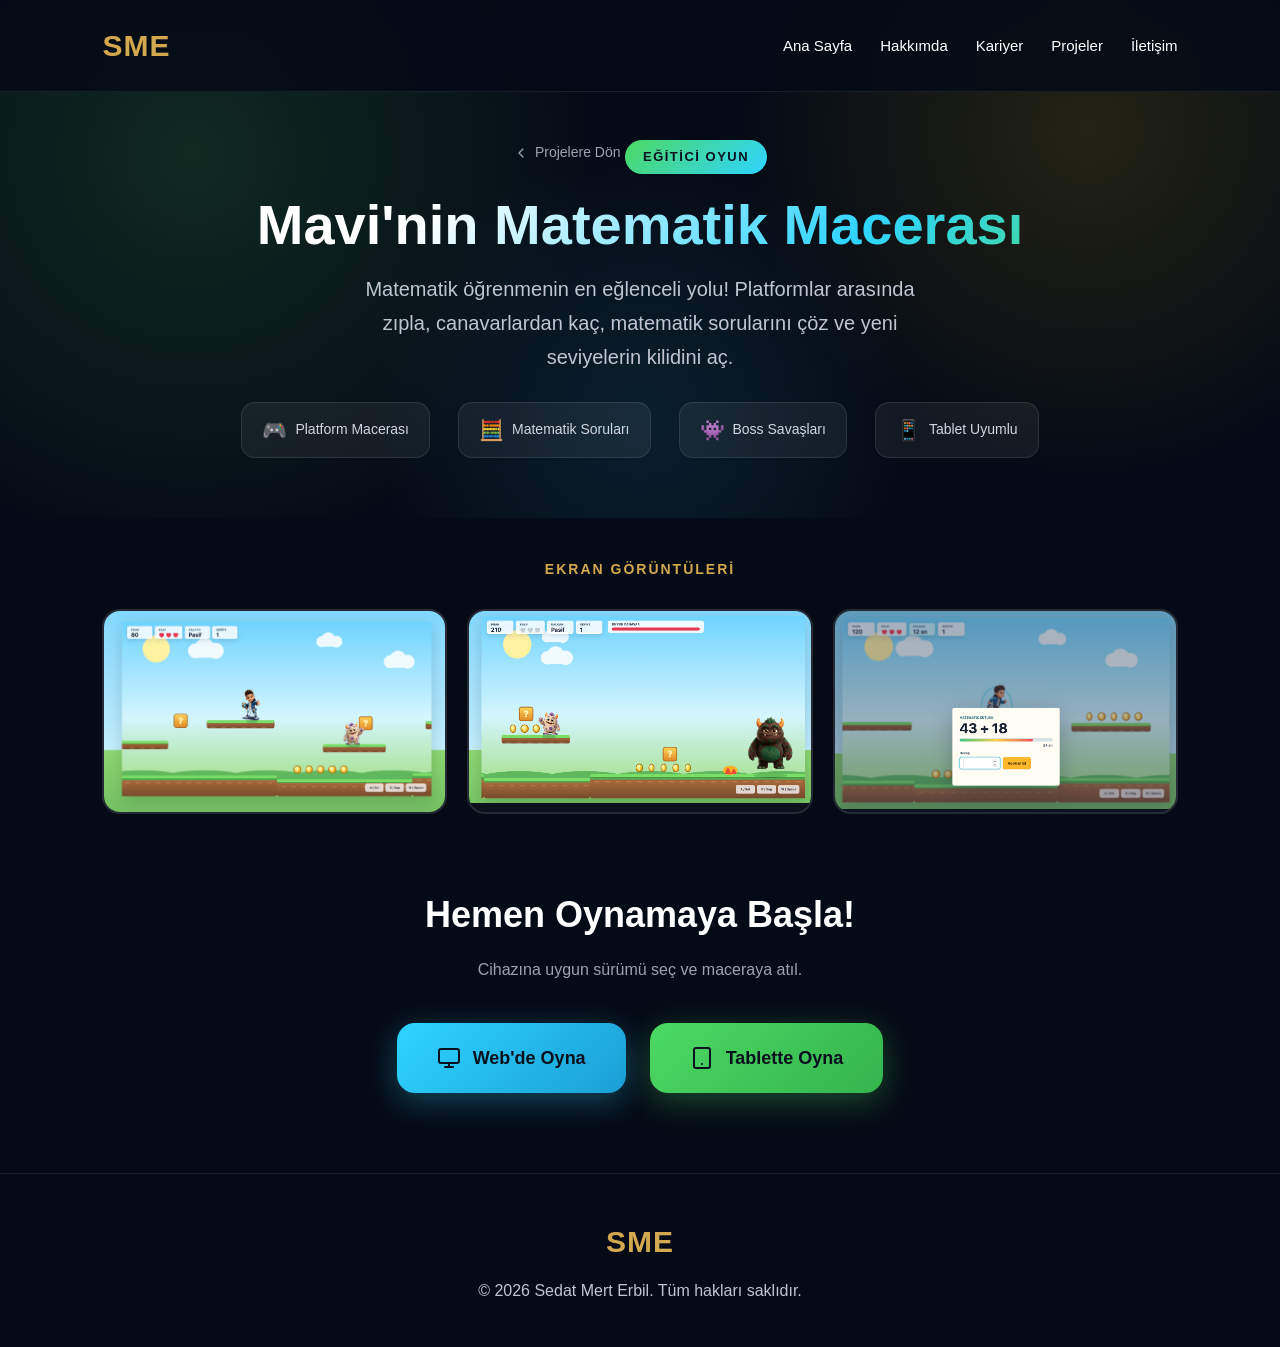
==== games.html @ 599b581f "Oyunlar sayfası oluşturuldu ve ana sayfadan bağlantı eklendi Co-Authored-By: Claude Sonnet 4.6 <nore" ====
<!DOCTYPE html>
<html lang="tr">
<head>
  <meta charset="UTF-8" />
  <meta name="viewport" content="width=device-width, initial-scale=1.0" />
  <title>Mavi'nin Matematik Macerası | Sedat Mert Erbil</title>
  <link rel="stylesheet" href="css/style.css" />
  <style>
    .game-hero {
      text-align: center;
      padding: 140px 8% 60px;
      background:
        radial-gradient(circle at 15% 30%, rgba(76, 217, 100, .15), transparent 35%),
        radial-gradient(circle at 85% 25%, rgba(255, 204, 0, .12), transparent 30%),
        radial-gradient(circle at 50% 80%, rgba(47, 212, 255, .10), transparent 35%),
        #050b16;
    }

    .game-badge {
      display: inline-block;
      background: linear-gradient(135deg, #4cd964, #2fd4ff);
      color: #09111f;
      font-weight: 800;
      font-size: 13px;
      padding: 6px 18px;
      border-radius: 20px;
      letter-spacing: 1.5px;
      text-transform: uppercase;
      margin-bottom: 20px;
    }

    .game-hero h1 {
      font-size: 56px;
      line-height: 1.1;
      margin-bottom: 16px;
      background: linear-gradient(135deg, #ffffff 30%, #2fd4ff 70%, #4cd964);
      -webkit-background-clip: text;
      -webkit-text-fill-color: transparent;
      background-clip: text;
    }

    .game-hero .game-subtitle {
      font-size: 20px;
      color: #bfc6d1;
      max-width: 600px;
      margin: 0 auto 20px;
    }

    .game-features {
      display: flex;
      justify-content: center;
      gap: 28px;
      margin-top: 28px;
      flex-wrap: wrap;
    }

    .game-feature {
      display: flex;
      align-items: center;
      gap: 8px;
      background: rgba(255,255,255,.06);
      border: 1px solid rgba(255,255,255,.1);
      padding: 10px 20px;
      border-radius: 14px;
      font-size: 14px;
      color: #d0d6df;
    }

    .game-feature .feat-icon {
      font-size: 20px;
    }

    .game-screenshots {
      padding: 40px 8% 20px;
    }

    .game-screenshots h3 {
      text-align: center;
      color: #d4a84f;
      text-transform: uppercase;
      letter-spacing: 2px;
      margin-bottom: 28px;
      font-size: 14px;
    }

    .screenshots-container {
      display: grid;
      grid-template-columns: repeat(3, 1fr);
      gap: 20px;
      max-width: 1100px;
      margin: 0 auto;
    }

    .screenshot-wrapper {
      border-radius: 18px;
      overflow: hidden;
      border: 2px solid rgba(255,255,255,.1);
      transition: .3s;
      background: rgba(255,255,255,.03);
    }

    .screenshot-wrapper:hover {
      border-color: #2fd4ff;
      transform: translateY(-4px);
      box-shadow: 0 12px 40px rgba(47, 212, 255, .15);
    }

    .screenshot-wrapper img {
      width: 100%;
      display: block;
    }


    .game-play-section {
      padding: 50px 8% 80px;
      text-align: center;
    }

    .play-section-title {
      font-size: 36px;
      margin-bottom: 10px;
      color: #ffffff;
    }

    .play-section-desc {
      color: #9aa3b0;
      font-size: 16px;
      margin-bottom: 40px;
    }

    .play-buttons {
      display: flex;
      justify-content: center;
      gap: 24px;
      flex-wrap: wrap;
    }

    .play-btn {
      display: inline-flex;
      align-items: center;
      gap: 12px;
      padding: 20px 40px;
      border-radius: 18px;
      font-size: 18px;
      font-weight: 700;
      text-decoration: none;
      transition: .3s;
      min-width: 220px;
      justify-content: center;
    }

    .play-btn:hover {
      transform: translateY(-4px);
    }

    .play-btn-web {
      background: linear-gradient(135deg, #2fd4ff, #1a9fd4);
      color: #09111f;
      box-shadow: 0 8px 30px rgba(47, 212, 255, .3);
    }

    .play-btn-web:hover {
      box-shadow: 0 12px 40px rgba(47, 212, 255, .45);
    }

    .play-btn-tablet {
      background: linear-gradient(135deg, #4cd964, #34b44d);
      color: #09111f;
      box-shadow: 0 8px 30px rgba(76, 217, 100, .3);
    }

    .play-btn-tablet:hover {
      box-shadow: 0 12px 40px rgba(76, 217, 100, .45);
    }

    .play-btn svg {
      flex-shrink: 0;
    }

    .back-link {
      display: inline-flex;
      align-items: center;
      gap: 6px;
      color: #9aa3b0;
      text-decoration: none;
      font-size: 14px;
      margin-bottom: 24px;
      transition: .3s;
    }

    .back-link:hover {
      color: #2fd4ff;
    }

    @media (max-width: 700px) {
      .game-hero {
        padding: 100px 7% 40px;
      }

      .game-hero h1 {
        font-size: 36px;
      }

      .game-hero .game-subtitle {
        font-size: 17px;
      }

      .screenshots-container {
        grid-template-columns: 1fr;
      }

      .play-btn {
        width: 100%;
        min-width: unset;
      }

      .play-section-title {
        font-size: 28px;
      }

      .game-features {
        gap: 12px;
      }
    }
  </style>
</head>

<body>

<header class="navbar">
  <div class="logo">SME</div>
  <nav>
    <a href="index.html#home">Ana Sayfa</a>
    <a href="index.html#about">Hakkımda</a>
    <a href="index.html#career">Kariyer</a>
    <a href="index.html#projects">Projeler</a>
    <a href="index.html#contact">İletişim</a>
  </nav>
</header>

<section class="game-hero">
  <a href="index.html#projects" class="back-link">
    <svg xmlns="http://www.w3.org/2000/svg" width="16" height="16" viewBox="0 0 24 24" fill="none" stroke="currentColor" stroke-width="2" stroke-linecap="round" stroke-linejoin="round"><polyline points="15 18 9 12 15 6"/></svg>
    Projelere Dön
  </a>
  <div class="game-badge">Eğitici Oyun</div>
  <h1>Mavi'nin Matematik Macerası</h1>
  <p class="game-subtitle">
    Matematik öğrenmenin en eğlenceli yolu! Platformlar arasında zıpla, canavarlardan kaç,
    matematik sorularını çöz ve yeni seviyelerin kilidini aç.
  </p>
  <div class="game-features">
    <div class="game-feature">
      <span class="feat-icon">🎮</span>
      Platform Macerası
    </div>
    <div class="game-feature">
      <span class="feat-icon">🧮</span>
      Matematik Soruları
    </div>
    <div class="game-feature">
      <span class="feat-icon">👾</span>
      Boss Savaşları
    </div>
    <div class="game-feature">
      <span class="feat-icon">📱</span>
      Tablet Uyumlu
    </div>
  </div>
</section>

<section class="game-screenshots">
  <h3>Ekran Görüntüleri</h3>
  <div class="screenshots-container">
    <div class="screenshot-wrapper">
      <img src="games/oyun_gorsel_1.png" alt="Mavi'nin Matematik Macerası - Oyun ekranı" loading="lazy">
    </div>
    <div class="screenshot-wrapper">
      <img src="games/oyun_gorsel_2.png" alt="Mavi'nin Matematik Macerası - Boss savaşı" loading="lazy">
    </div>
    <div class="screenshot-wrapper">
      <img src="games/oyun_gorsel_3.png" alt="Mavi'nin Matematik Macerası - Matematik sorusu" loading="lazy">
    </div>
  </div>
</section>

<section class="game-play-section">
  <h2 class="play-section-title">Hemen Oynamaya Başla!</h2>
  <p class="play-section-desc">Cihazına uygun sürümü seç ve maceraya atıl.</p>
  <div class="play-buttons">
    <a href="games/Mavi_nin_Matematik_Macerasi/" class="play-btn play-btn-web">
      <svg xmlns="http://www.w3.org/2000/svg" width="24" height="24" viewBox="0 0 24 24" fill="none" stroke="currentColor" stroke-width="2" stroke-linecap="round" stroke-linejoin="round"><rect x="2" y="3" width="20" height="14" rx="2"/><line x1="8" x2="16" y1="21" y2="21"/><line x1="12" x2="12" y1="17" y2="21"/></svg>
      Web'de Oyna
    </a>
    <a href="games/Mavi_nin_Matematik_Macerasi_Tablet/" class="play-btn play-btn-tablet">
      <svg xmlns="http://www.w3.org/2000/svg" width="24" height="24" viewBox="0 0 24 24" fill="none" stroke="currentColor" stroke-width="2" stroke-linecap="round" stroke-linejoin="round"><rect x="4" y="2" width="16" height="20" rx="2"/><line x1="12" x2="12.01" y1="18" y2="18"/></svg>
      Tablette Oyna
    </a>
  </div>
</section>

<footer>
  <div class="logo">SME</div>
  <p>&copy; 2026 Sedat Mert Erbil. Tüm hakları saklıdır.</p>
</footer>

</body>
</html>
---- css/style.css ----
*{
    margin:0;
    padding:0;
    box-sizing:border-box;
}

html{
    scroll-behavior:smooth;
}

body{
    font-family:-apple-system,BlinkMacSystemFont,"Segoe UI",sans-serif;
    background:#050b16;
    color:#ffffff;
    line-height:1.7;
}

.navbar{
    position:fixed;
    top:0;
    width:100%;
    z-index:1000;
    display:flex;
    justify-content:space-between;
    align-items:center;
    padding:20px 8%;
    background:rgba(5,11,22,.88);
    backdrop-filter:blur(14px);
    border-bottom:1px solid rgba(255,255,255,.08);
}

.logo{
    color:#d4a84f;
    font-size:30px;
    font-weight:800;
    letter-spacing:1px;
}

.navbar nav{
    display:flex;
    gap:28px;
}

.navbar a{
    color:#ffffff;
    text-decoration:none;
    font-size:15px;
}

.navbar a:hover{
    color:#2fd4ff;
}

.hero{
    min-height:100vh;
    display:grid;
    grid-template-columns:1.1fr .9fr;
    align-items:center;
    gap:70px;
    padding:130px 8% 80px;
    background:
        radial-gradient(circle at 20% 20%, rgba(47,212,255,.14), transparent 32%),
        radial-gradient(circle at 80% 20%, rgba(212,168,79,.12), transparent 28%),
        #050b16;
}

.tagline{
    color:#d4a84f;
    letter-spacing:2px;
    text-transform:uppercase;
    font-size:14px;
}

.hero h1{
    font-size:72px;
    line-height:1.05;
    margin:18px 0 10px;
}

.hero h2{
    font-size:32px;
    color:#2fd4ff;
    margin-bottom:25px;
}

.hero p{
    max-width:680px;
    font-size:19px;
    color:#d6d9df;
}

.buttons{
    margin-top:35px;
    display:flex;
    gap:18px;
    flex-wrap:wrap;
}

.btn{
    padding:14px 26px;
    border-radius:14px;
    text-decoration:none;
    transition:.3s;
}

.primary{
    background:#d4a84f;
    color:#09111f;
    font-weight:700;
}

.secondary{
    border:1px solid #2fd4ff;
    color:#2fd4ff;
}

.btn:hover{
    transform:translateY(-3px);
}

.stats{
    margin-top:42px;
    display:grid;
    grid-template-columns:repeat(4,1fr);
    gap:16px;
}

.stats div{
    background:rgba(255,255,255,.045);
    border:1px solid rgba(255,255,255,.08);
    border-radius:18px;
    padding:18px;
}

.stats strong{
    display:block;
    color:#d4a84f;
    font-size:24px;
}

.stats span{
    display:block;
    color:#bfc6d1;
    font-size:13px;
}

.hero-image{
    display:flex;
    justify-content:center;
}

.profile-photo{
    width:100%;
    max-width:440px;
    border-radius:28px;
    box-shadow:0 30px 80px rgba(0,0,0,.55);
    border:1px solid rgba(255,255,255,.12);
}

.section{
    padding:100px 8%;
}

.section h3{
    color:#d4a84f;
    text-transform:uppercase;
    letter-spacing:2px;
    margin-bottom:10px;
}

.section h2{
    font-size:46px;
    margin-bottom:28px;
}

.about p,
.section-intro{
    max-width:950px;
    margin-bottom:18px;
    color:#d0d6df;
    font-size:18px;
}

.cards{
    display:grid;
    grid-template-columns:repeat(auto-fit,minmax(280px,1fr));
    gap:28px;
    margin-top:38px;
}

.card{
    background:rgba(255,255,255,.035);
    border:1px solid rgba(255,255,255,.08);
    padding:28px;
    border-radius:22px;
    transition:.3s;
}

.card:hover{
    transform:translateY(-7px);
    border-color:#2fd4ff;
    background:rgba(255,255,255,.055);
}

.card h4{
    font-size:23px;
    margin:12px 0;
}

.card p{
    color:#cbd2dc;
}

.card span{
    color:#2fd4ff;
}

.career-grid{
    display:grid;
    grid-template-columns:repeat(2,1fr);
    gap:34px;
    margin-top:40px;
}

.career-column{
    background:rgba(255,255,255,.025);
    border:1px solid rgba(255,255,255,.08);
    border-radius:26px;
    padding:30px;
}

.career-column > h4{
    color:#d4a84f;
    font-size:28px;
    margin-bottom:20px;
}

.career-list{
    list-style:none;
    margin-top:10px;
    display:flex;
    flex-direction:column;
    gap:10px;
}

.career-list li{
    color:#cbd2dc;
    font-size:15px;
    padding-left:14px;
    border-left:2px solid rgba(47,212,255,.35);
}

.career-list em{
    color:#ffffff;
    font-style:normal;
    font-weight:600;
    display:block;
    margin-bottom:2px;
}

.soon{
    display:inline-block;
    margin-top:16px;
    background:#12253d;
    padding:8px 14px;
    border-radius:10px;
}

.card-link{
    display:block;
    text-decoration:none;
    color:inherit;
}

.card-link h4{
    color:#ffffff;
}

.card-link p{
    color:#cbd2dc;
}

.card-go{
    display:inline-block;
    margin-top:16px;
    color:#d4a84f;
    font-weight:600;
    font-size:14px;
}

.apps-page{
    min-height:80vh;
}

.app-detail-card{
    background:rgba(255,255,255,.035);
    border:1px solid rgba(255,255,255,.08);
    border-radius:26px;
    padding:36px;
    margin-top:40px;
}

.app-detail-header{
    display:flex;
    align-items:flex-start;
    justify-content:space-between;
    gap:24px;
    margin-bottom:32px;
}

.app-title{
    color:#ffffff;
    font-size:28px;
    margin-bottom:10px;
    text-transform:none;
    letter-spacing:0;
}

.app-desc{
    color:#9aa3b0;
    font-size:15px;
    max-width:560px;
    line-height:1.6;
}

.app-detail-buttons{
    display:flex;
    gap:12px;
    flex-shrink:0;
}

.app-guide-btn{
    display:flex;
    align-items:center;
    gap:8px;
    background:transparent;
    border:1px solid #2fd4ff;
    color:#2fd4ff;
    font-weight:700;
    font-size:14px;
    padding:12px 22px;
    border-radius:12px;
    white-space:nowrap;
    text-decoration:none;
}

.app-guide-btn:hover{
    background:rgba(47,212,255,.1);
}

.app-download-btn{
    display:flex;
    align-items:center;
    gap:8px;
    background:#d4a84f;
    color:#09111f;
    font-weight:700;
    font-size:14px;
    padding:12px 22px;
    border-radius:12px;
    white-space:nowrap;
    text-decoration:none;
}

.app-download-btn:hover{
    background:#e0ba6a;
}

.app-screenshots-grid{
    display:grid;
    grid-template-columns:repeat(4,1fr);
    gap:10px;
}

.app-screenshots-grid img{
    width:100%;
    aspect-ratio:16/10;
    object-fit:cover;
    border-radius:10px;
    border:1px solid rgba(255,255,255,.1);
    transition:.3s;
    max-height:160px;
}

.app-screenshots-grid img:hover{
    border-color:#d4a84f;
    transform:scale(1.03);
}

.contact{
    text-align:center;
}

.contact-desc{
    color:#d0d6df;
    font-size:18px;
    margin-bottom:40px;
}

.contact-buttons{
    display:flex;
    justify-content:center;
    flex-wrap:wrap;
    gap:18px;
}

.contact-btn{
    display:inline-flex;
    align-items:center;
    gap:10px;
    font-size:16px;
    font-weight:600;
    padding:16px 30px;
}

.cv-btn{
    border:1px solid #d4a84f;
    color:#d4a84f;
    border-radius:14px;
    text-decoration:none;
    transition:.3s;
}

.cv-btn:hover{
    background:rgba(212,168,79,.12);
    transform:translateY(-3px);
}

footer{
    border-top:1px solid rgba(255,255,255,.08);
    text-align:center;
    padding:42px;
    color:#bfc6d1;
}

footer .logo{
    margin-bottom:10px;
}

@media(max-width:1000px){
    .hero{
        grid-template-columns:1fr;
        text-align:center;
    }

    .hero-content{
        order:2;
    }

    .hero-image{
        order:1;
    }

    .stats{
        grid-template-columns:repeat(2,1fr);
    }

    .career-grid{
        grid-template-columns:1fr;
    }

    .buttons{
        justify-content:center;
    }
}

@media(max-width:700px){
    .navbar{
        position:relative;
        flex-direction:column;
        gap:14px;
    }

    .navbar nav{
        flex-wrap:wrap;
        justify-content:center;
        gap:16px;
    }

    .hero{
        padding:60px 7%;
    }

    .hero h1{
        font-size:46px;
    }

    .hero h2{
        font-size:26px;
    }

    .stats{
        grid-template-columns:1fr;
    }

    .section h2{
        font-size:34px;
    }
}
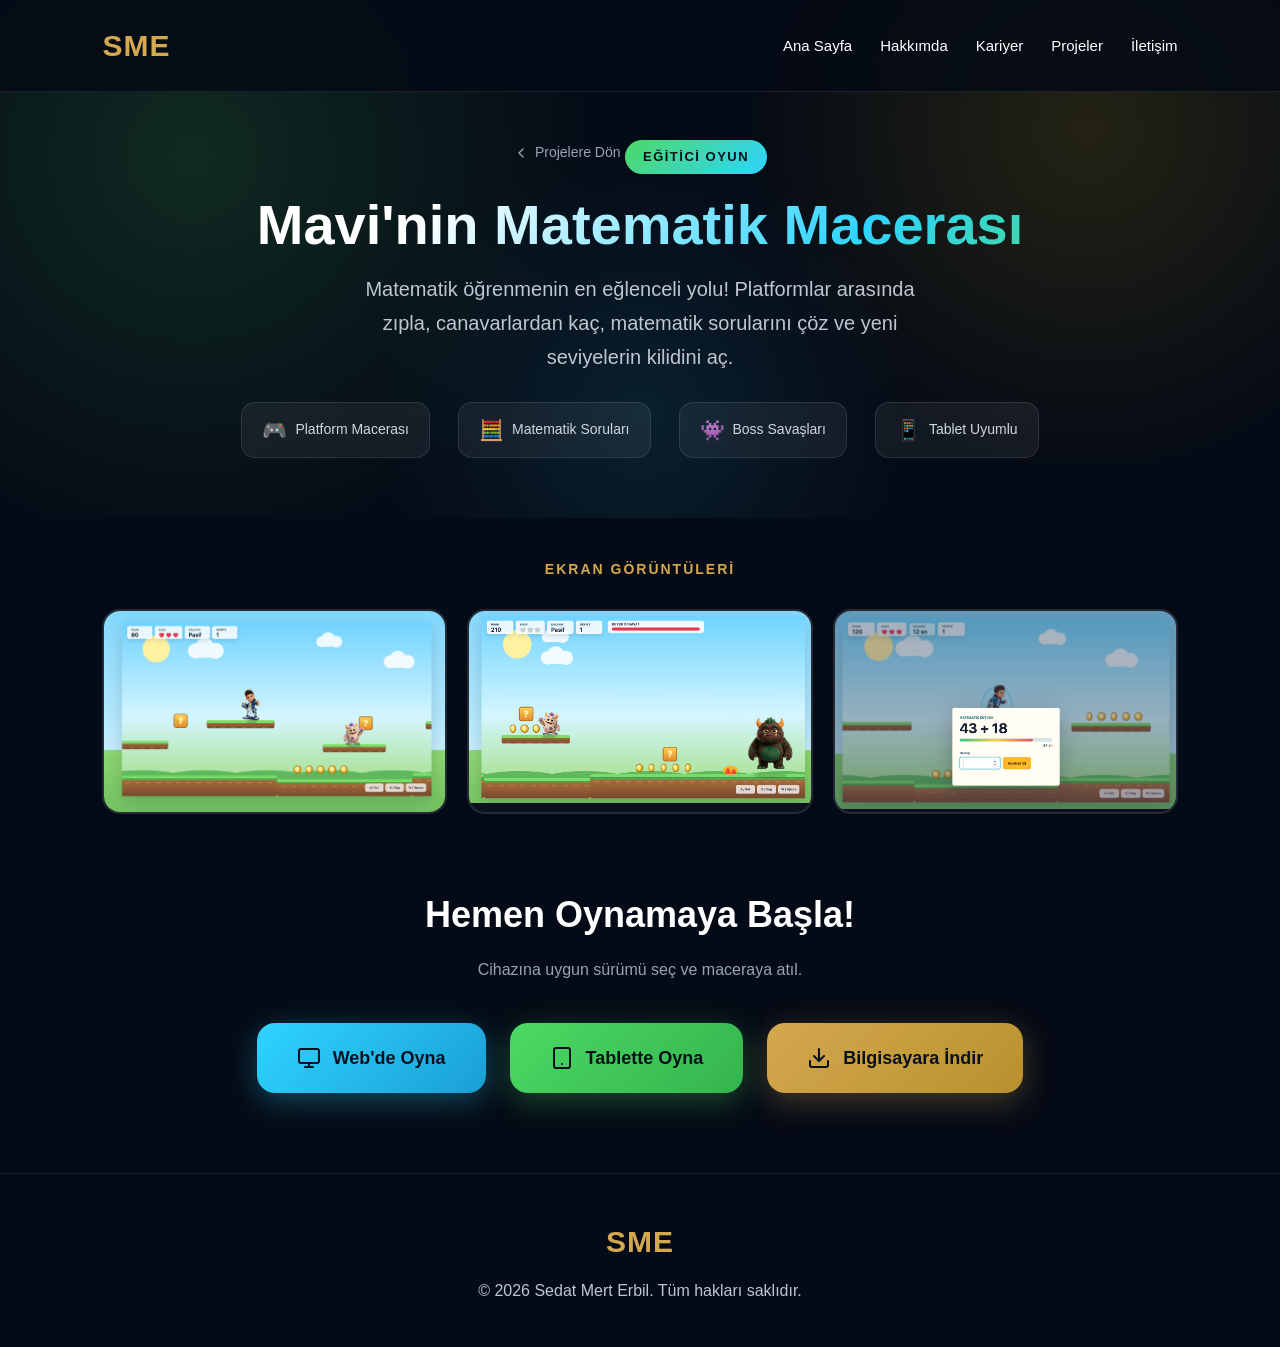
==== commit ff8add80: "Oyun sayfasına Bilgisayara İndir butonu eklendi Co-Authored-By: Claude Sonnet 4.6 <noreply@anthropic" ====
--- a/games.html
+++ b/games.html
@@ -173,6 +173,16 @@
       box-shadow: 0 12px 40px rgba(76, 217, 100, .45);
     }
 
+    .play-btn-download {
+      background: linear-gradient(135deg, #d4a84f, #b8912e);
+      color: #09111f;
+      box-shadow: 0 8px 30px rgba(212, 168, 79, .3);
+    }
+
+    .play-btn-download:hover {
+      box-shadow: 0 12px 40px rgba(212, 168, 79, .45);
+    }
+
     .play-btn svg {
       flex-shrink: 0;
     }
@@ -296,6 +306,10 @@
       <svg xmlns="http://www.w3.org/2000/svg" width="24" height="24" viewBox="0 0 24 24" fill="none" stroke="currentColor" stroke-width="2" stroke-linecap="round" stroke-linejoin="round"><rect x="4" y="2" width="16" height="20" rx="2"/><line x1="12" x2="12.01" y1="18" y2="18"/></svg>
       Tablette Oyna
     </a>
+    <a href="games/Mavi_nin_Matematik_Macerasi.zip" download class="play-btn play-btn-download">
+      <svg xmlns="http://www.w3.org/2000/svg" width="24" height="24" viewBox="0 0 24 24" fill="none" stroke="currentColor" stroke-width="2" stroke-linecap="round" stroke-linejoin="round"><path d="M21 15v4a2 2 0 0 1-2 2H5a2 2 0 0 1-2-2v-4"/><polyline points="7 10 12 15 17 10"/><line x1="12" x2="12" y1="15" y2="3"/></svg>
+      Bilgisayara İndir
+    </a>
   </div>
 </section>
 
